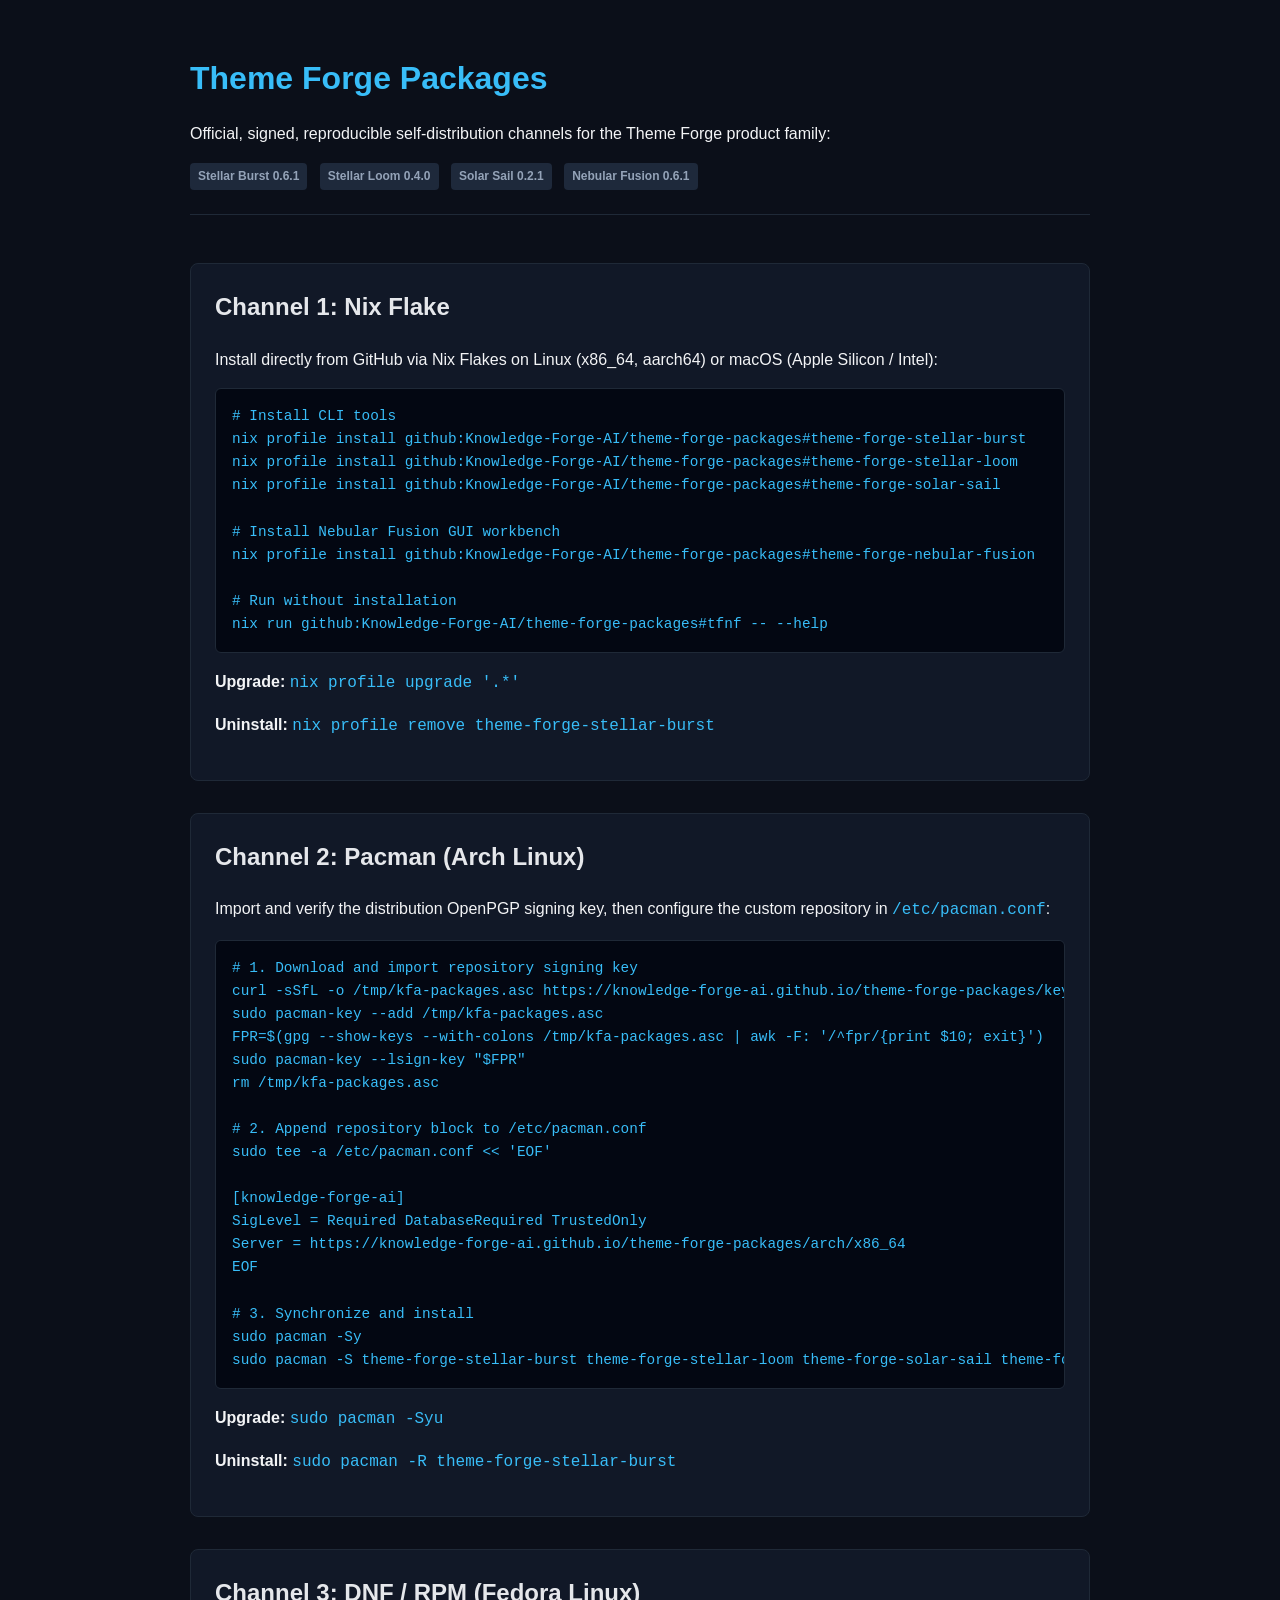
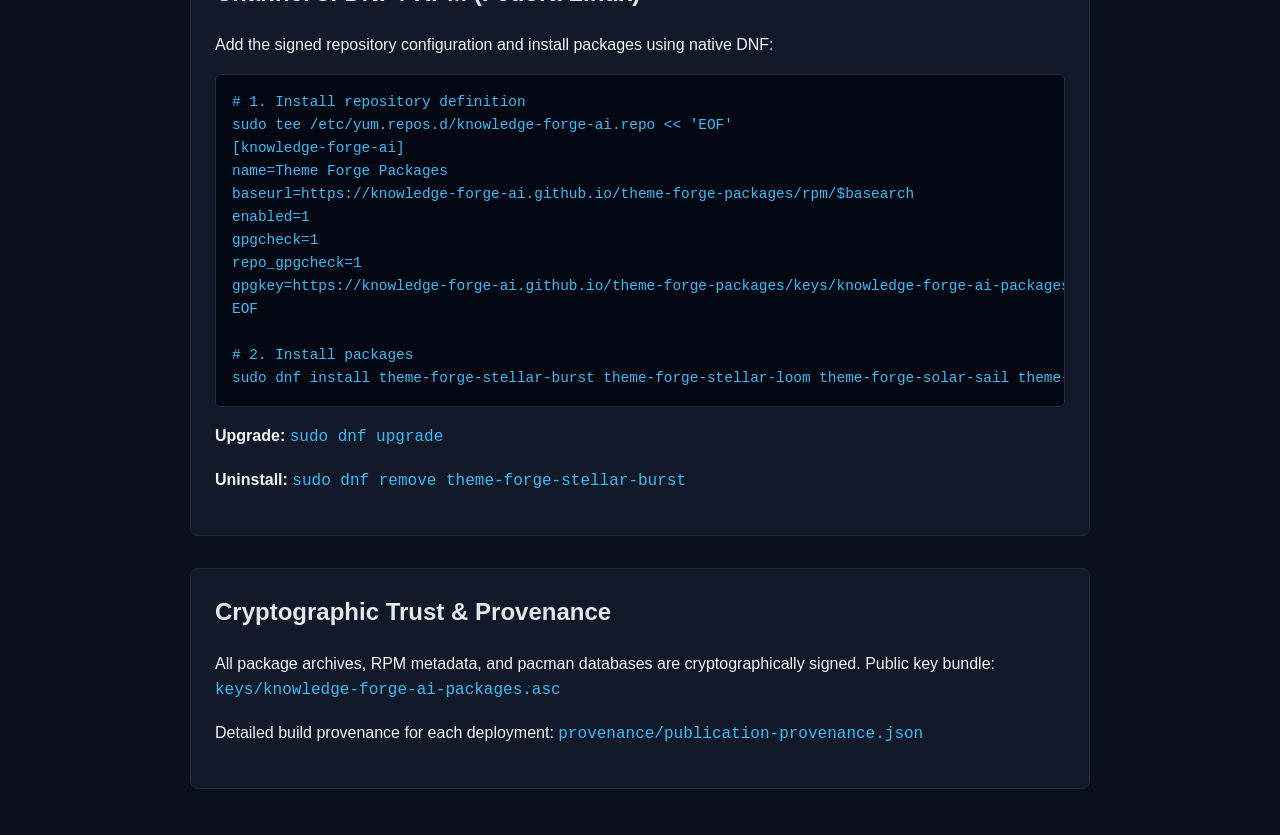
==== static/index.html @ 4e8970e2 "feat: initial Theme Forge package distribution Add self-distribution for Nix, pacman, and DNF/RPM wi" ====
<!DOCTYPE html>
<html lang="en">
<head>
  <meta charset="UTF-8">
  <meta name="viewport" content="width=device-width, initial-scale=1.0">
  <title>Theme Forge Packages — Project Self-Distribution</title>
  <style>
    :root {
      --bg: #0b0f19;
      --card-bg: #111827;
      --border: #1f2937;
      --text: #f3f4f6;
      --text-muted: #9ca3af;
      --accent: #38bdf8;
      --code-bg: #030712;
    }
    body {
      font-family: -apple-system, BlinkMacSystemFont, "Segoe UI", Roboto, Helvetica, Arial, sans-serif;
      background-color: var(--bg);
      color: var(--text);
      line-height: 1.6;
      margin: 0;
      padding: 2rem 1rem;
    }
    .container {
      max-width: 900px;
      margin: 0 auto;
    }
    header {
      margin-bottom: 3rem;
      border-bottom: 1px solid var(--border);
      padding-bottom: 1.5rem;
    }
    h1 {
      color: var(--accent);
      margin-bottom: 0.5rem;
    }
    .channel-card {
      background-color: var(--card-bg);
      border: 1px solid var(--border);
      border-radius: 8px;
      padding: 1.5rem;
      margin-bottom: 2rem;
    }
    .channel-card h2 {
      margin-top: 0;
      color: #e5e7eb;
    }
    pre {
      background-color: var(--code-bg);
      border: 1px solid var(--border);
      border-radius: 6px;
      padding: 1rem;
      overflow-x: auto;
      font-family: ui-monospace, SFMono-Regular, Menlo, Monaco, Consolas, monospace;
      font-size: 0.9rem;
      color: #e2e8f0;
    }
    code {
      font-family: ui-monospace, SFMono-Regular, Menlo, Monaco, Consolas, monospace;
      color: var(--accent);
    }
    a {
      color: var(--accent);
      text-decoration: none;
    }
    a:hover {
      text-decoration: underline;
    }
    .badge {
      display: inline-block;
      padding: 0.25rem 0.5rem;
      border-radius: 4px;
      font-size: 0.75rem;
      font-weight: 600;
      background-color: #1e293b;
      color: #94a3b8;
      margin-right: 0.5rem;
    }
  </style>
</head>
<body>
  <div class="container">
    <header>
      <h1>Theme Forge Packages</h1>
      <p>Official, signed, reproducible self-distribution channels for the Theme Forge product family:</p>
      <div>
        <span class="badge">Stellar Burst 0.6.1</span>
        <span class="badge">Stellar Loom 0.4.0</span>
        <span class="badge">Solar Sail 0.2.1</span>
        <span class="badge">Nebular Fusion 0.6.1</span>
      </div>
    </header>

    <div class="channel-card">
      <h2>Channel 1: Nix Flake</h2>
      <p>Install directly from GitHub via Nix Flakes on Linux (x86_64, aarch64) or macOS (Apple Silicon / Intel):</p>
      <pre><code># Install CLI tools
nix profile install github:Knowledge-Forge-AI/theme-forge-packages#theme-forge-stellar-burst
nix profile install github:Knowledge-Forge-AI/theme-forge-packages#theme-forge-stellar-loom
nix profile install github:Knowledge-Forge-AI/theme-forge-packages#theme-forge-solar-sail

# Install Nebular Fusion GUI workbench
nix profile install github:Knowledge-Forge-AI/theme-forge-packages#theme-forge-nebular-fusion

# Run without installation
nix run github:Knowledge-Forge-AI/theme-forge-packages#tfnf -- --help</code></pre>
      <p><strong>Upgrade:</strong> <code>nix profile upgrade '.*'</code></p>
      <p><strong>Uninstall:</strong> <code>nix profile remove theme-forge-stellar-burst</code></p>
    </div>

    <div class="channel-card">
      <h2>Channel 2: Pacman (Arch Linux)</h2>
      <p>Import and verify the distribution OpenPGP signing key, then configure the custom repository in <code>/etc/pacman.conf</code>:</p>
      <pre><code># 1. Download and import repository signing key
curl -sSfL -o /tmp/kfa-packages.asc https://knowledge-forge-ai.github.io/theme-forge-packages/keys/knowledge-forge-ai-packages.asc
sudo pacman-key --add /tmp/kfa-packages.asc
FPR=$(gpg --show-keys --with-colons /tmp/kfa-packages.asc | awk -F: '/^fpr/{print $10; exit}')
sudo pacman-key --lsign-key "$FPR"
rm /tmp/kfa-packages.asc

# 2. Append repository block to /etc/pacman.conf
sudo tee -a /etc/pacman.conf &lt;&lt; 'EOF'

[knowledge-forge-ai]
SigLevel = Required DatabaseRequired TrustedOnly
Server = https://knowledge-forge-ai.github.io/theme-forge-packages/arch/x86_64
EOF

# 3. Synchronize and install
sudo pacman -Sy
sudo pacman -S theme-forge-stellar-burst theme-forge-stellar-loom theme-forge-solar-sail theme-forge-nebular-fusion</code></pre>
      <p><strong>Upgrade:</strong> <code>sudo pacman -Syu</code></p>
      <p><strong>Uninstall:</strong> <code>sudo pacman -R theme-forge-stellar-burst</code></p>
    </div>

    <div class="channel-card">
      <h2>Channel 3: DNF / RPM (Fedora Linux)</h2>
      <p>Add the signed repository configuration and install packages using native DNF:</p>
      <pre><code># 1. Install repository definition
sudo tee /etc/yum.repos.d/knowledge-forge-ai.repo &lt;&lt; 'EOF'
[knowledge-forge-ai]
name=Theme Forge Packages
baseurl=https://knowledge-forge-ai.github.io/theme-forge-packages/rpm/$basearch
enabled=1
gpgcheck=1
repo_gpgcheck=1
gpgkey=https://knowledge-forge-ai.github.io/theme-forge-packages/keys/knowledge-forge-ai-packages.asc
EOF

# 2. Install packages
sudo dnf install theme-forge-stellar-burst theme-forge-stellar-loom theme-forge-solar-sail theme-forge-nebular-fusion</code></pre>
      <p><strong>Upgrade:</strong> <code>sudo dnf upgrade</code></p>
      <p><strong>Uninstall:</strong> <code>sudo dnf remove theme-forge-stellar-burst</code></p>
    </div>

    <div class="channel-card">
      <h2>Cryptographic Trust & Provenance</h2>
      <p>All package archives, RPM metadata, and pacman databases are cryptographically signed. Public key bundle: <a href="keys/knowledge-forge-ai-packages.asc"><code>keys/knowledge-forge-ai-packages.asc</code></a></p>
      <p>Detailed build provenance for each deployment: <a href="provenance/publication-provenance.json"><code>provenance/publication-provenance.json</code></a></p>
    </div>
  </div>
</body>
</html>
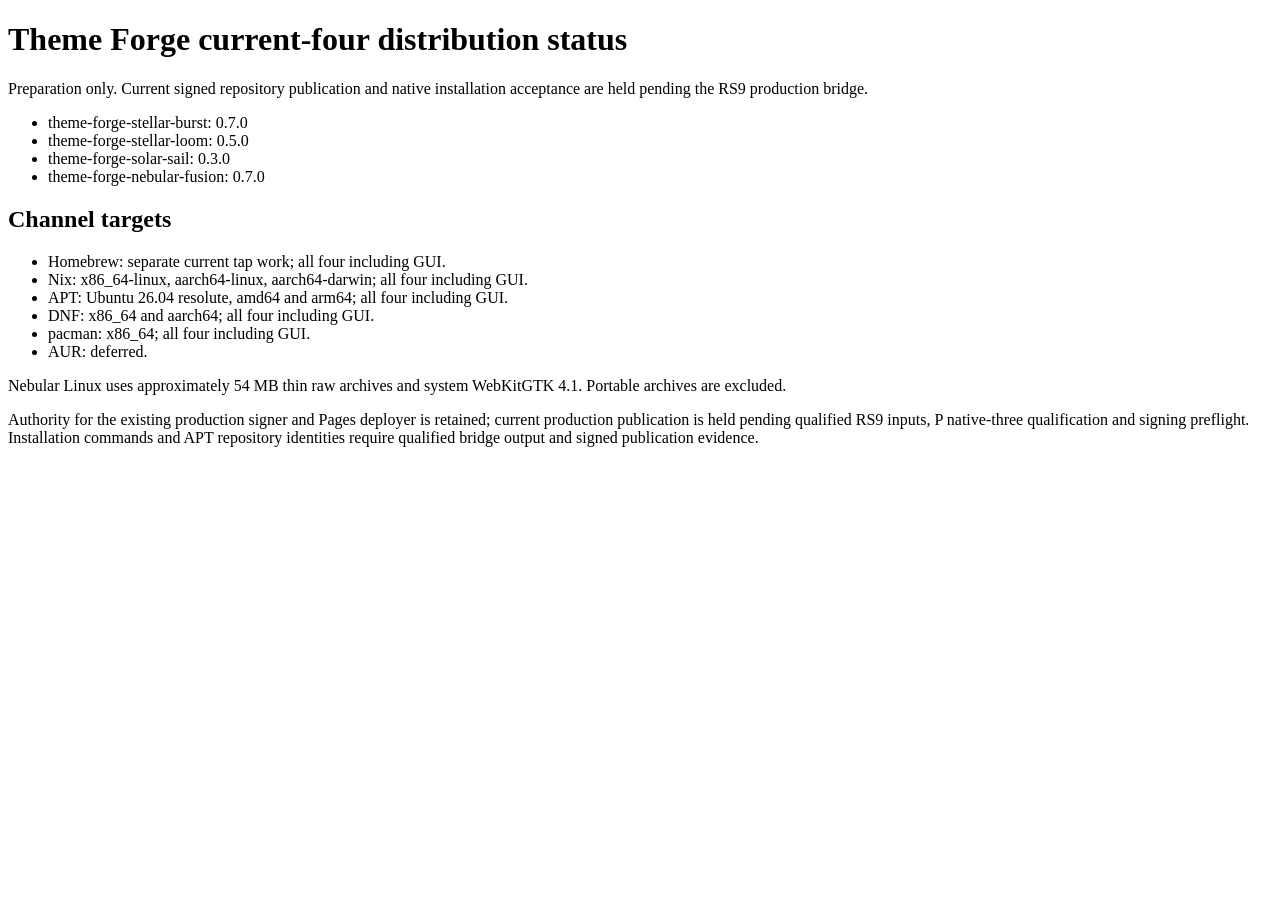
==== commit 9d2e2b2d: "feat: prepare current packages and bounded Linux Nix process probes" ====
--- a/static/index.html
+++ b/static/index.html
@@ -1,164 +1 @@
-<!DOCTYPE html>
-<html lang="en">
-<head>
-  <meta charset="UTF-8">
-  <meta name="viewport" content="width=device-width, initial-scale=1.0">
-  <title>Theme Forge Packages — Project Self-Distribution</title>
-  <style>
-    :root {
-      --bg: #0b0f19;
-      --card-bg: #111827;
-      --border: #1f2937;
-      --text: #f3f4f6;
-      --text-muted: #9ca3af;
-      --accent: #38bdf8;
-      --code-bg: #030712;
-    }
-    body {
-      font-family: -apple-system, BlinkMacSystemFont, "Segoe UI", Roboto, Helvetica, Arial, sans-serif;
-      background-color: var(--bg);
-      color: var(--text);
-      line-height: 1.6;
-      margin: 0;
-      padding: 2rem 1rem;
-    }
-    .container {
-      max-width: 900px;
-      margin: 0 auto;
-    }
-    header {
-      margin-bottom: 3rem;
-      border-bottom: 1px solid var(--border);
-      padding-bottom: 1.5rem;
-    }
-    h1 {
-      color: var(--accent);
-      margin-bottom: 0.5rem;
-    }
-    .channel-card {
-      background-color: var(--card-bg);
-      border: 1px solid var(--border);
-      border-radius: 8px;
-      padding: 1.5rem;
-      margin-bottom: 2rem;
-    }
-    .channel-card h2 {
-      margin-top: 0;
-      color: #e5e7eb;
-    }
-    pre {
-      background-color: var(--code-bg);
-      border: 1px solid var(--border);
-      border-radius: 6px;
-      padding: 1rem;
-      overflow-x: auto;
-      font-family: ui-monospace, SFMono-Regular, Menlo, Monaco, Consolas, monospace;
-      font-size: 0.9rem;
-      color: #e2e8f0;
-    }
-    code {
-      font-family: ui-monospace, SFMono-Regular, Menlo, Monaco, Consolas, monospace;
-      color: var(--accent);
-    }
-    a {
-      color: var(--accent);
-      text-decoration: none;
-    }
-    a:hover {
-      text-decoration: underline;
-    }
-    .badge {
-      display: inline-block;
-      padding: 0.25rem 0.5rem;
-      border-radius: 4px;
-      font-size: 0.75rem;
-      font-weight: 600;
-      background-color: #1e293b;
-      color: #94a3b8;
-      margin-right: 0.5rem;
-    }
-  </style>
-</head>
-<body>
-  <div class="container">
-    <header>
-      <h1>Theme Forge Packages</h1>
-      <p>Official, signed, reproducible self-distribution channels for the Theme Forge product family:</p>
-      <div>
-        <span class="badge">Stellar Burst 0.6.1</span>
-        <span class="badge">Stellar Loom 0.4.0</span>
-        <span class="badge">Solar Sail 0.2.1</span>
-        <span class="badge">Nebular Fusion 0.6.1</span>
-      </div>
-    </header>
-
-    <div class="channel-card">
-      <h2>Channel 1: Nix Flake</h2>
-      <p>Install directly from GitHub via Nix Flakes on Linux (x86_64, aarch64) or macOS (Apple Silicon / Intel):</p>
-      <pre><code># Install CLI tools
-nix profile install github:Knowledge-Forge-AI/theme-forge-packages#theme-forge-stellar-burst
-nix profile install github:Knowledge-Forge-AI/theme-forge-packages#theme-forge-stellar-loom
-nix profile install github:Knowledge-Forge-AI/theme-forge-packages#theme-forge-solar-sail
-
-# Install Nebular Fusion GUI workbench
-nix profile install github:Knowledge-Forge-AI/theme-forge-packages#theme-forge-nebular-fusion
-
-# Run without installation
-nix run github:Knowledge-Forge-AI/theme-forge-packages#tfnf -- --help</code></pre>
-      <p><strong>Upgrade:</strong> <code>nix profile upgrade '.*'</code></p>
-      <p><strong>Uninstall:</strong> <code>nix profile remove theme-forge-stellar-burst</code></p>
-    </div>
-
-    <div class="channel-card">
-      <h2>Channel 2: Pacman (Arch Linux)</h2>
-      <p>Import and verify the distribution OpenPGP signing key, then configure the custom repository in <code>/etc/pacman.conf</code>:</p>
-      <pre><code># 1. Download and import repository signing key
-curl -sSfL -o /tmp/kfa-packages.asc https://knowledge-forge-ai.github.io/theme-forge-packages/keys/knowledge-forge-ai-packages.asc
-sudo pacman-key --add /tmp/kfa-packages.asc
-FPR=$(gpg --show-keys --with-colons /tmp/kfa-packages.asc | awk -F: '/^fpr/{print $10; exit}')
-sudo pacman-key --lsign-key "$FPR"
-rm /tmp/kfa-packages.asc
-
-# 2. Append repository block to /etc/pacman.conf
-sudo tee -a /etc/pacman.conf &lt;&lt; 'EOF'
-
-[knowledge-forge-ai]
-SigLevel = Required DatabaseRequired TrustedOnly
-Server = https://knowledge-forge-ai.github.io/theme-forge-packages/arch/x86_64
-EOF
-
-# 3. Synchronize and install
-sudo pacman -Sy
-sudo pacman -S theme-forge-stellar-burst theme-forge-stellar-loom theme-forge-solar-sail theme-forge-nebular-fusion</code></pre>
-      <p><strong>Upgrade:</strong> <code>sudo pacman -Syu</code></p>
-      <p><strong>Uninstall:</strong> <code>sudo pacman -R theme-forge-stellar-burst</code></p>
-    </div>
-
-    <div class="channel-card">
-      <h2>Channel 3: DNF / RPM (Fedora Linux)</h2>
-      <p>Add the signed repository configuration and install packages using native DNF:</p>
-      <pre><code># 1. Install repository definition
-sudo tee /etc/yum.repos.d/knowledge-forge-ai.repo &lt;&lt; 'EOF'
-[knowledge-forge-ai]
-name=Theme Forge Packages
-baseurl=https://knowledge-forge-ai.github.io/theme-forge-packages/rpm/$basearch
-enabled=1
-gpgcheck=1
-repo_gpgcheck=1
-gpgkey=https://knowledge-forge-ai.github.io/theme-forge-packages/keys/knowledge-forge-ai-packages.asc
-EOF
-
-# 2. Install packages
-sudo dnf install theme-forge-stellar-burst theme-forge-stellar-loom theme-forge-solar-sail theme-forge-nebular-fusion</code></pre>
-      <p><strong>Upgrade:</strong> <code>sudo dnf upgrade</code></p>
-      <p><strong>Uninstall:</strong> <code>sudo dnf remove theme-forge-stellar-burst</code></p>
-    </div>
-
-    <div class="channel-card">
-      <h2>Cryptographic Trust & Provenance</h2>
-      <p>All package archives, RPM metadata, and pacman databases are cryptographically signed. Public key bundle: <a href="keys/knowledge-forge-ai-packages.asc"><code>keys/knowledge-forge-ai-packages.asc</code></a></p>
-      <p>Detailed build provenance for each deployment: <a href="provenance/publication-provenance.json"><code>provenance/publication-provenance.json</code></a></p>
-    </div>
-  </div>
-</body>
-</html>
+<!doctype html><html lang="en"><head><meta charset="utf-8"><meta name="viewport" content="width=device-width, initial-scale=1"><title>Theme Forge current-four distribution status</title></head><body><main><h1>Theme Forge current-four distribution status</h1><p>Preparation only. Current signed repository publication and native installation acceptance are held pending the RS9 production bridge.</p><ul><li>theme-forge-stellar-burst: 0.7.0</li><li>theme-forge-stellar-loom: 0.5.0</li><li>theme-forge-solar-sail: 0.3.0</li><li>theme-forge-nebular-fusion: 0.7.0</li></ul><h2>Channel targets</h2><ul><li>Homebrew: separate current tap work; all four including GUI.</li><li>Nix: x86_64-linux, aarch64-linux, aarch64-darwin; all four including GUI.</li><li>APT: Ubuntu 26.04 resolute, amd64 and arm64; all four including GUI.</li><li>DNF: x86_64 and aarch64; all four including GUI.</li><li>pacman: x86_64; all four including GUI.</li><li>AUR: deferred.</li></ul><p>Nebular Linux uses approximately 54 MB thin raw archives and system WebKitGTK 4.1. Portable archives are excluded.</p><p>Authority for the existing production signer and Pages deployer is retained; current production publication is held pending qualified RS9 inputs, P native-three qualification and signing preflight. Installation commands and APT repository identities require qualified bridge output and signed publication evidence.</p></main></body></html>
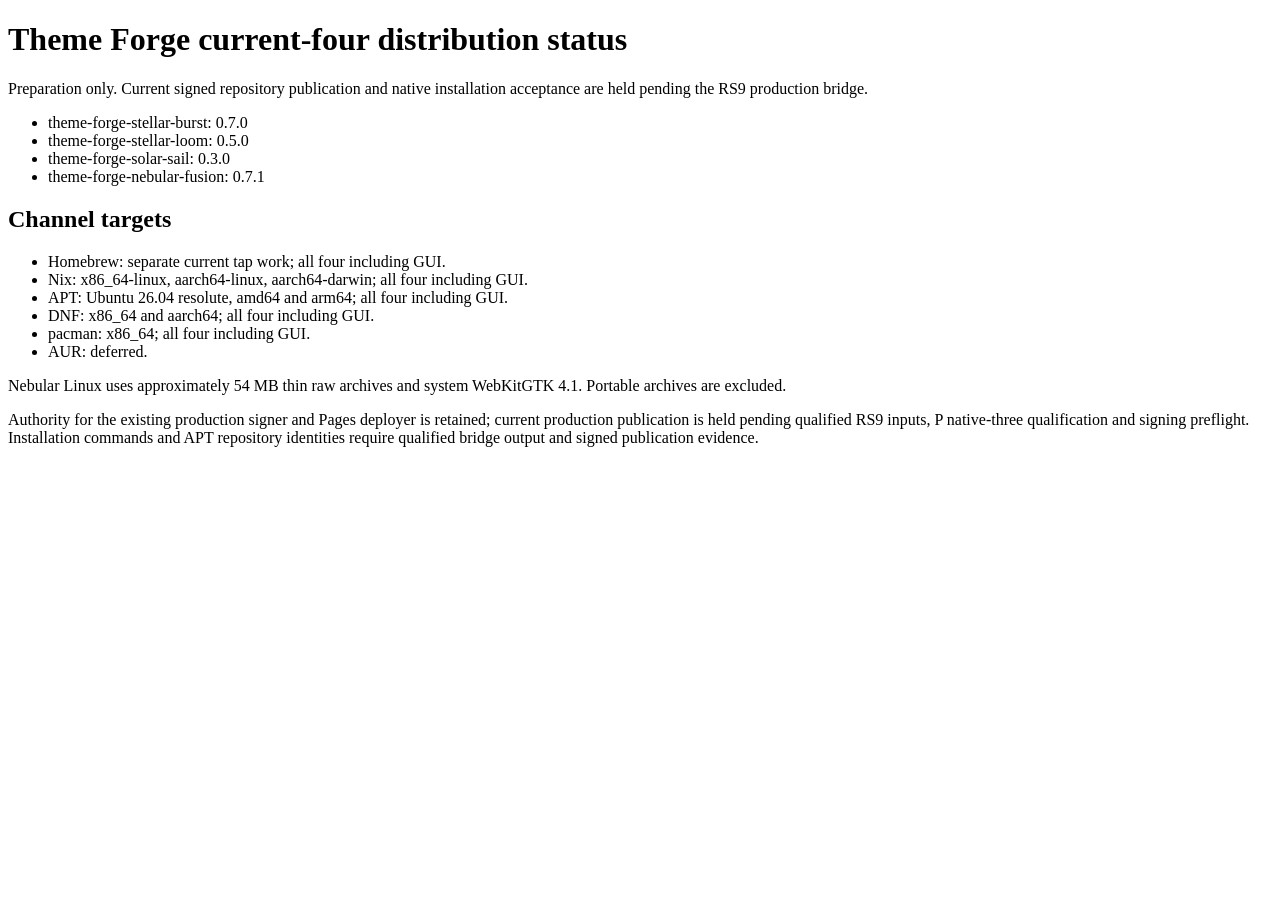
==== commit 912bf031: "build(nix): adopt Nebular Fusion 0.7.1 source coordinates Use the published three-platform native ar" ====
--- a/static/index.html
+++ b/static/index.html
@@ -1 +1 @@
-<!doctype html><html lang="en"><head><meta charset="utf-8"><meta name="viewport" content="width=device-width, initial-scale=1"><title>Theme Forge current-four distribution status</title></head><body><main><h1>Theme Forge current-four distribution status</h1><p>Preparation only. Current signed repository publication and native installation acceptance are held pending the RS9 production bridge.</p><ul><li>theme-forge-stellar-burst: 0.7.0</li><li>theme-forge-stellar-loom: 0.5.0</li><li>theme-forge-solar-sail: 0.3.0</li><li>theme-forge-nebular-fusion: 0.7.0</li></ul><h2>Channel targets</h2><ul><li>Homebrew: separate current tap work; all four including GUI.</li><li>Nix: x86_64-linux, aarch64-linux, aarch64-darwin; all four including GUI.</li><li>APT: Ubuntu 26.04 resolute, amd64 and arm64; all four including GUI.</li><li>DNF: x86_64 and aarch64; all four including GUI.</li><li>pacman: x86_64; all four including GUI.</li><li>AUR: deferred.</li></ul><p>Nebular Linux uses approximately 54 MB thin raw archives and system WebKitGTK 4.1. Portable archives are excluded.</p><p>Authority for the existing production signer and Pages deployer is retained; current production publication is held pending qualified RS9 inputs, P native-three qualification and signing preflight. Installation commands and APT repository identities require qualified bridge output and signed publication evidence.</p></main></body></html>
+<!doctype html><html lang="en"><head><meta charset="utf-8"><meta name="viewport" content="width=device-width, initial-scale=1"><title>Theme Forge current-four distribution status</title></head><body><main><h1>Theme Forge current-four distribution status</h1><p>Preparation only. Current signed repository publication and native installation acceptance are held pending the RS9 production bridge.</p><ul><li>theme-forge-stellar-burst: 0.7.0</li><li>theme-forge-stellar-loom: 0.5.0</li><li>theme-forge-solar-sail: 0.3.0</li><li>theme-forge-nebular-fusion: 0.7.1</li></ul><h2>Channel targets</h2><ul><li>Homebrew: separate current tap work; all four including GUI.</li><li>Nix: x86_64-linux, aarch64-linux, aarch64-darwin; all four including GUI.</li><li>APT: Ubuntu 26.04 resolute, amd64 and arm64; all four including GUI.</li><li>DNF: x86_64 and aarch64; all four including GUI.</li><li>pacman: x86_64; all four including GUI.</li><li>AUR: deferred.</li></ul><p>Nebular Linux uses approximately 54 MB thin raw archives and system WebKitGTK 4.1. Portable archives are excluded.</p><p>Authority for the existing production signer and Pages deployer is retained; current production publication is held pending qualified RS9 inputs, P native-three qualification and signing preflight. Installation commands and APT repository identities require qualified bridge output and signed publication evidence.</p></main></body></html>
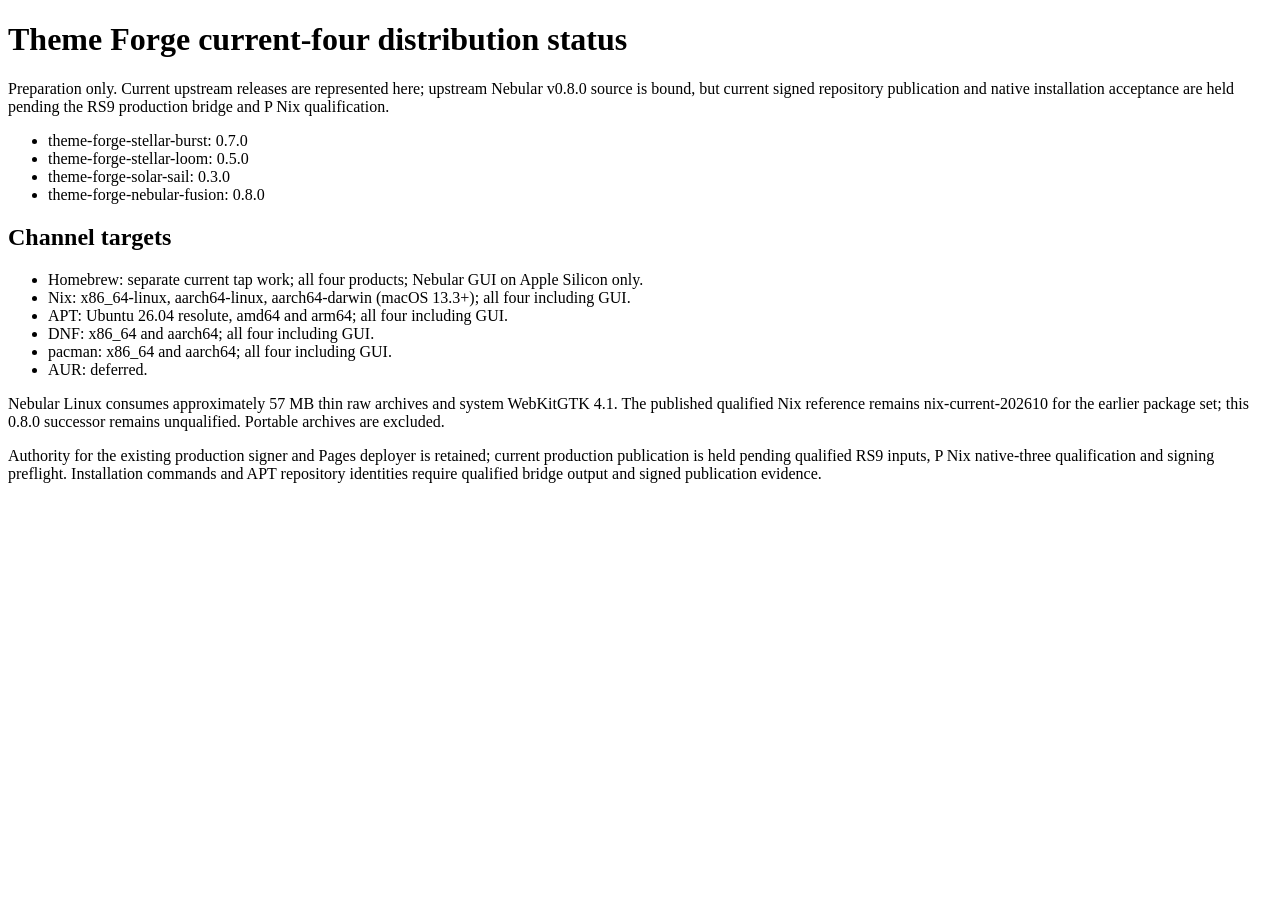
==== commit 35266dbd: "Prepare Nebular 0.8.0 package projection and native qualification" ====
--- a/static/index.html
+++ b/static/index.html
@@ -1 +1 @@
-<!doctype html><html lang="en"><head><meta charset="utf-8"><meta name="viewport" content="width=device-width, initial-scale=1"><title>Theme Forge current-four distribution status</title></head><body><main><h1>Theme Forge current-four distribution status</h1><p>Preparation only. Current signed repository publication and native installation acceptance are held pending the RS9 production bridge.</p><ul><li>theme-forge-stellar-burst: 0.7.0</li><li>theme-forge-stellar-loom: 0.5.0</li><li>theme-forge-solar-sail: 0.3.0</li><li>theme-forge-nebular-fusion: 0.7.1</li></ul><h2>Channel targets</h2><ul><li>Homebrew: separate current tap work; all four including GUI.</li><li>Nix: x86_64-linux, aarch64-linux, aarch64-darwin; all four including GUI.</li><li>APT: Ubuntu 26.04 resolute, amd64 and arm64; all four including GUI.</li><li>DNF: x86_64 and aarch64; all four including GUI.</li><li>pacman: x86_64; all four including GUI.</li><li>AUR: deferred.</li></ul><p>Nebular Linux uses approximately 54 MB thin raw archives and system WebKitGTK 4.1. Portable archives are excluded.</p><p>Authority for the existing production signer and Pages deployer is retained; current production publication is held pending qualified RS9 inputs, P native-three qualification and signing preflight. Installation commands and APT repository identities require qualified bridge output and signed publication evidence.</p></main></body></html>
+<!doctype html><html lang="en"><head><meta charset="utf-8"><meta name="viewport" content="width=device-width, initial-scale=1"><title>Theme Forge current-four distribution status</title></head><body><main><h1>Theme Forge current-four distribution status</h1><p>Preparation only. Current upstream releases are represented here; upstream Nebular v0.8.0 source is bound, but current signed repository publication and native installation acceptance are held pending the RS9 production bridge and P Nix qualification.</p><ul><li>theme-forge-stellar-burst: 0.7.0</li><li>theme-forge-stellar-loom: 0.5.0</li><li>theme-forge-solar-sail: 0.3.0</li><li>theme-forge-nebular-fusion: 0.8.0</li></ul><h2>Channel targets</h2><ul><li>Homebrew: separate current tap work; all four products; Nebular GUI on Apple Silicon only.</li><li>Nix: x86_64-linux, aarch64-linux, aarch64-darwin (macOS 13.3+); all four including GUI.</li><li>APT: Ubuntu 26.04 resolute, amd64 and arm64; all four including GUI.</li><li>DNF: x86_64 and aarch64; all four including GUI.</li><li>pacman: x86_64 and aarch64; all four including GUI.</li><li>AUR: deferred.</li></ul><p>Nebular Linux consumes approximately 57 MB thin raw archives and system WebKitGTK 4.1. The published qualified Nix reference remains nix-current-202610 for the earlier package set; this 0.8.0 successor remains unqualified. Portable archives are excluded.</p><p>Authority for the existing production signer and Pages deployer is retained; current production publication is held pending qualified RS9 inputs, P Nix native-three qualification and signing preflight. Installation commands and APT repository identities require qualified bridge output and signed publication evidence.</p></main></body></html>
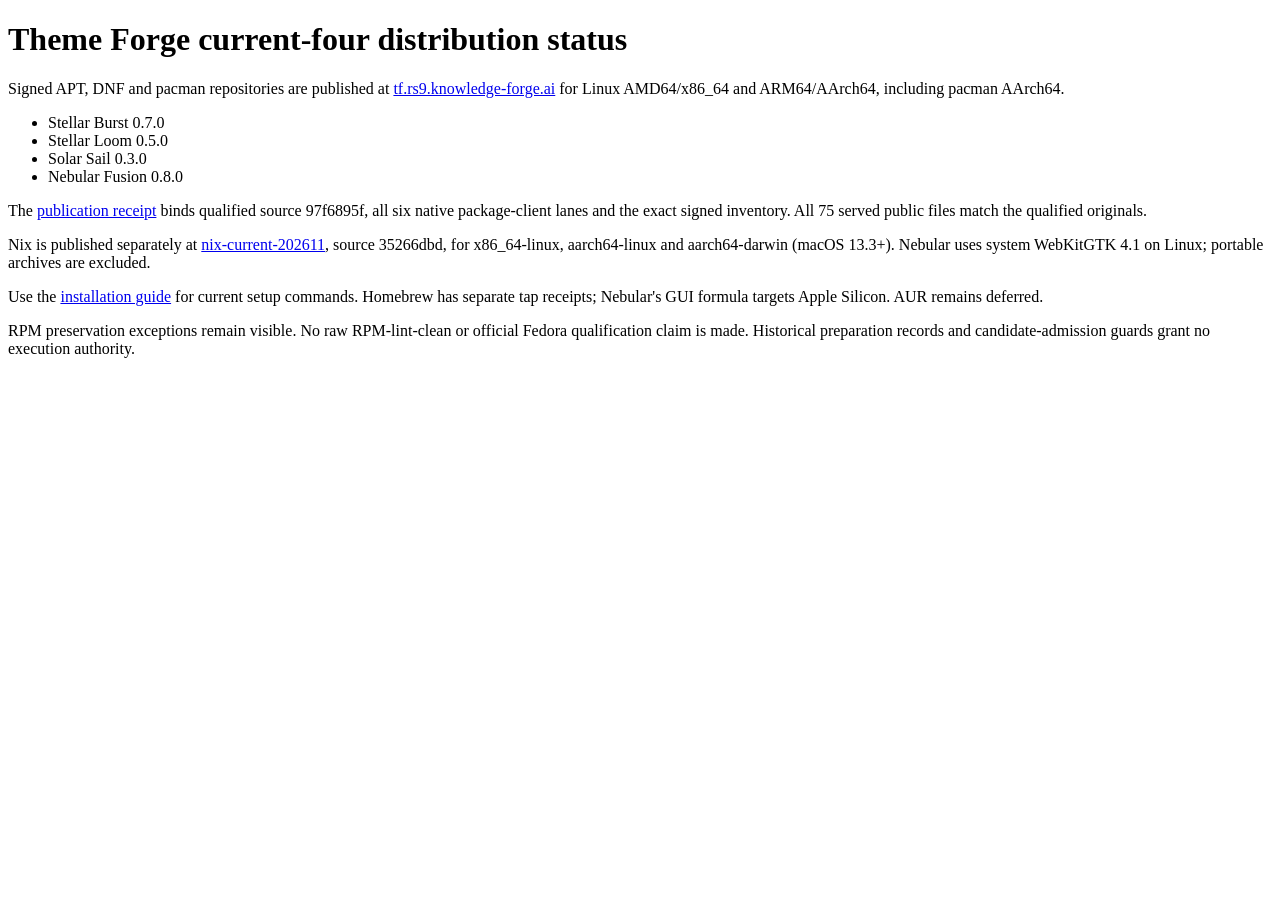
==== commit e5657f5e: "docs: record verified signed OS 0.8.0 publication" ====
--- a/static/index.html
+++ b/static/index.html
@@ -1 +1,11 @@
-<!doctype html><html lang="en"><head><meta charset="utf-8"><meta name="viewport" content="width=device-width, initial-scale=1"><title>Theme Forge current-four distribution status</title></head><body><main><h1>Theme Forge current-four distribution status</h1><p>Preparation only. Current upstream releases are represented here; upstream Nebular v0.8.0 source is bound, but current signed repository publication and native installation acceptance are held pending the RS9 production bridge and P Nix qualification.</p><ul><li>theme-forge-stellar-burst: 0.7.0</li><li>theme-forge-stellar-loom: 0.5.0</li><li>theme-forge-solar-sail: 0.3.0</li><li>theme-forge-nebular-fusion: 0.8.0</li></ul><h2>Channel targets</h2><ul><li>Homebrew: separate current tap work; all four products; Nebular GUI on Apple Silicon only.</li><li>Nix: x86_64-linux, aarch64-linux, aarch64-darwin (macOS 13.3+); all four including GUI.</li><li>APT: Ubuntu 26.04 resolute, amd64 and arm64; all four including GUI.</li><li>DNF: x86_64 and aarch64; all four including GUI.</li><li>pacman: x86_64 and aarch64; all four including GUI.</li><li>AUR: deferred.</li></ul><p>Nebular Linux consumes approximately 57 MB thin raw archives and system WebKitGTK 4.1. The published qualified Nix reference remains nix-current-202610 for the earlier package set; this 0.8.0 successor remains unqualified. Portable archives are excluded.</p><p>Authority for the existing production signer and Pages deployer is retained; current production publication is held pending qualified RS9 inputs, P Nix native-three qualification and signing preflight. Installation commands and APT repository identities require qualified bridge output and signed publication evidence.</p></main></body></html>
+<!doctype html>
+<html lang="en"><head><meta charset="utf-8"><meta name="viewport" content="width=device-width, initial-scale=1"><title>Theme Forge current-four distribution status</title></head>
+<body><main>
+<h1>Theme Forge current-four distribution status</h1>
+<p>Signed APT, DNF and pacman repositories are published at <a href="https://tf.rs9.knowledge-forge.ai/">tf.rs9.knowledge-forge.ai</a> for Linux AMD64/x86_64 and ARM64/AArch64, including pacman AArch64.</p>
+<ul><li>Stellar Burst 0.7.0</li><li>Stellar Loom 0.5.0</li><li>Solar Sail 0.3.0</li><li>Nebular Fusion 0.8.0</li></ul>
+<p>The <a href="https://github.com/Knowledge-Forge-AI/theme-forge-packages/releases/tag/packages-current-202611-nebular080">publication receipt</a> binds qualified source 97f6895f, all six native package-client lanes and the exact signed inventory. All 75 served public files match the qualified originals.</p>
+<p>Nix is published separately at <a href="https://github.com/Knowledge-Forge-AI/theme-forge-packages/releases/tag/nix-current-202611">nix-current-202611</a>, source 35266dbd, for x86_64-linux, aarch64-linux and aarch64-darwin (macOS 13.3+). Nebular uses system WebKitGTK 4.1 on Linux; portable archives are excluded.</p>
+<p>Use the <a href="https://tfnf.knowledge-forge.ai/#install">installation guide</a> for current setup commands. Homebrew has separate tap receipts; Nebular's GUI formula targets Apple Silicon. AUR remains deferred.</p>
+<p>RPM preservation exceptions remain visible. No raw RPM-lint-clean or official Fedora qualification claim is made. Historical preparation records and candidate-admission guards grant no execution authority.</p>
+</main></body></html>
